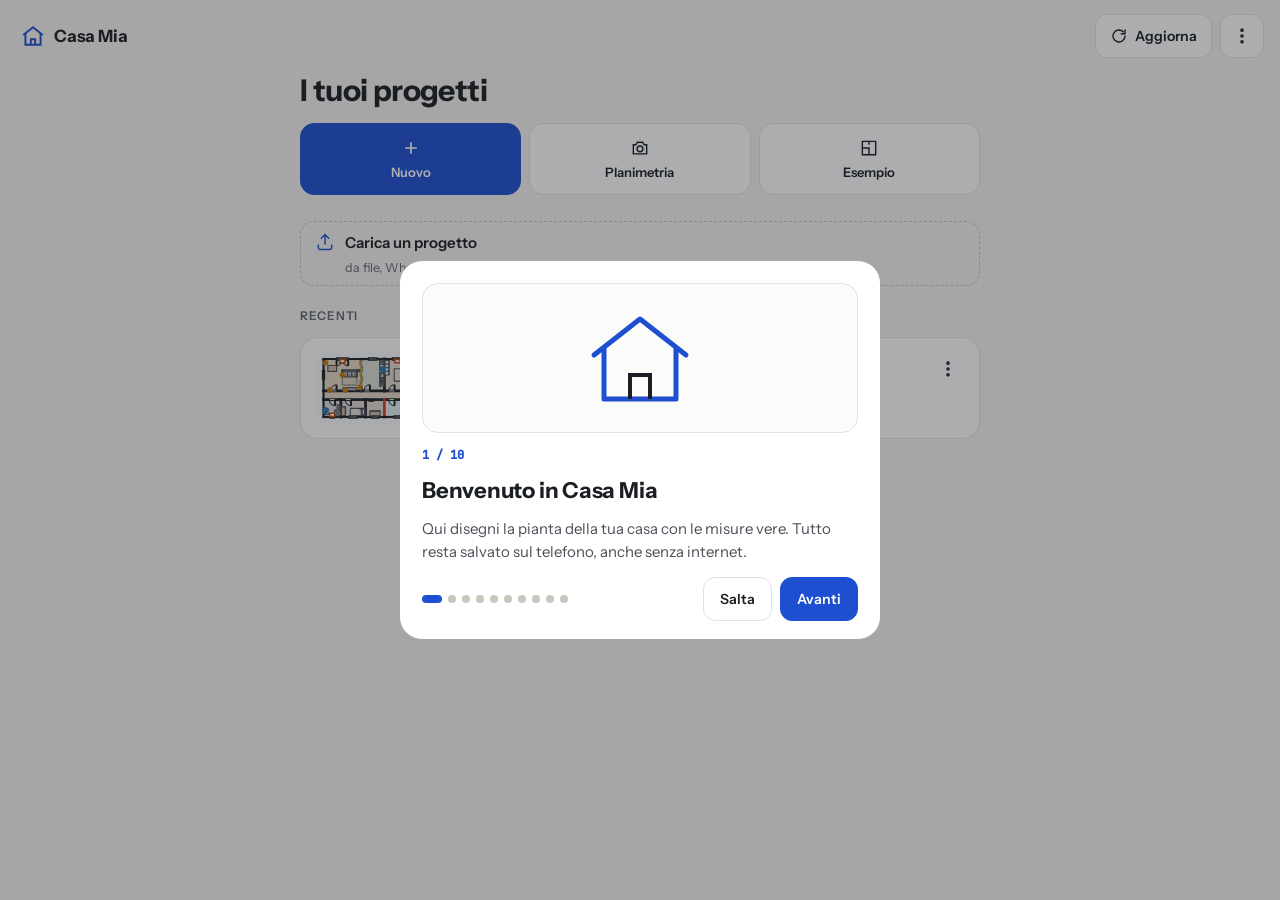
==== index.html @ 3d014268 "deploy: a7f952f5bc151bd55356361248fd27d631f2ea5d" ====
<!doctype html>
<html lang="it">
<head>
<meta charset="utf-8">
<meta name="viewport" content="width=device-width, initial-scale=1, maximum-scale=1, user-scalable=no, viewport-fit=cover">
<meta name="theme-color" content="#F6F5F1">
<title>Casa Mia</title>
<link rel="stylesheet" href="css/app.css">
<link rel="manifest" href="manifest.webmanifest"><link rel="icon" href="icon.svg"><meta name="theme-color" content="#F6F5F1"></head>
<body>
<div id="app">

  <!-- HOME -->
  <section id="home" class="screen" aria-label="I tuoi progetti">
    <header class="home-head">
      <div class="brand">
        <svg width="26" height="26" viewBox="0 0 24 24" fill="none" stroke="currentColor" stroke-width="1.8" aria-hidden="true"><path d="M3 11l9-7 9 7"/><path d="M5 9.5V20h14V9.5"/><path d="M10 20v-5h4v5"/></svg>
        <span>Casa Mia</span>
      </div>
      <div class="head-actions">
      <button class="update-btn" id="updateBtn" aria-label="Aggiorna l'app">
        <svg width="18" height="18" viewBox="0 0 24 24" fill="none" stroke="currentColor" stroke-width="1.9" stroke-linecap="round" stroke-linejoin="round" aria-hidden="true"><path d="M20 12a8 8 0 1 1-2.34-5.66"/><path d="M20 4v5h-5"/></svg>
        <span>Aggiorna</span><i class="badge hidden" id="updateBadge"></i>
      </button>
      <button class="icon-btn" id="homeMenu" aria-label="Menu">
        <svg width="20" height="20" viewBox="0 0 24 24" fill="none" stroke="currentColor" stroke-width="1.8" aria-hidden="true"><circle cx="12" cy="5" r="1.3"/><circle cx="12" cy="12" r="1.3"/><circle cx="12" cy="19" r="1.3"/></svg>
      </button>
      </div>
    </header>
    <div class="home-body">
      <h1>I tuoi progetti</h1>
      <div class="quick">
        <button class="quick-btn primary" id="newProject">
          <svg width="20" height="20" viewBox="0 0 24 24" fill="none" stroke="currentColor" stroke-width="2" aria-hidden="true"><path d="M12 5v14M5 12h14"/></svg>Nuovo
        </button>
        <button class="quick-btn" id="loadPlan">
          <svg width="20" height="20" viewBox="0 0 24 24" fill="none" stroke="currentColor" stroke-width="1.7" aria-hidden="true"><path d="M4 8h3l2-3h6l2 3h3v11H4z"/><circle cx="12" cy="13" r="3.5"/></svg>Planimetria
        </button>
        <button class="quick-btn" id="openSample">
          <svg width="20" height="20" viewBox="0 0 24 24" fill="none" stroke="currentColor" stroke-width="1.7" aria-hidden="true"><path d="M4 4h16v16H4z"/><path d="M4 12h8v8M12 4v4"/></svg>Esempio
        </button>
      </div>
      <button class="open-file-btn" id="openFile">
        <svg width="20" height="20" viewBox="0 0 24 24" fill="none" stroke="currentColor" stroke-width="1.8" aria-hidden="true"><path d="M12 15V3M7 8l5-5 5 5"/><path d="M4 15v4a2 2 0 0 0 2 2h12a2 2 0 0 0 2-2v-4"/></svg>Carica un progetto <small>da file, WhatsApp, Drive o backup</small>
      </button>
      <div class="section-label">Recenti</div>
      <div id="projectList" class="project-list"></div>
    </div>
  </section>

  <!-- EDITOR -->
  <section id="editor" class="screen hidden" aria-label="Pianta">
    <header class="topbar">
      <button class="icon-btn ghost" id="backHome" aria-label="Torna ai progetti">
        <svg width="22" height="22" viewBox="0 0 24 24" fill="none" stroke="currentColor" stroke-width="2" aria-hidden="true"><path d="M15 5l-7 7 7 7"/></svg>
      </button>
      <button class="title-btn" id="projectTitle" aria-label="Rinomina progetto">
        <span class="t-name" id="projectName"></span>
        <span class="t-sub" id="projectSub"></span>
      </button>
      <button class="mode-btn" id="modeBtn" aria-label="Modalità semplice" aria-pressed="false">Semplice</button>
      <button class="icon-btn ghost" id="undoBtn" aria-label="Annulla" disabled>
        <svg width="20" height="20" viewBox="0 0 24 24" fill="none" stroke="currentColor" stroke-width="1.9" aria-hidden="true"><path d="M9 14L4 9l5-5"/><path d="M4 9h11a5 5 0 0 1 0 10h-3"/></svg>
      </button>
      <button class="icon-btn ghost" id="redoBtn" aria-label="Ripeti" disabled>
        <svg width="20" height="20" viewBox="0 0 24 24" fill="none" stroke="currentColor" stroke-width="1.9" aria-hidden="true"><path d="M15 14l5-5-5-5"/><path d="M20 9H9a5 5 0 0 0 0 10h3"/></svg>
      </button>
      <button class="icon-btn ghost" id="moreBtn" aria-label="Altre opzioni">
        <svg width="20" height="20" viewBox="0 0 24 24" fill="none" stroke="currentColor" stroke-width="1.9" aria-hidden="true"><circle cx="12" cy="5" r="1.3"/><circle cx="12" cy="12" r="1.3"/><circle cx="12" cy="19" r="1.3"/></svg>
      </button>
    </header>

    <div class="tools-wrap">
      <div class="tools" id="tools" role="toolbar" aria-label="Strumenti"></div>
      <div class="subtools hidden" id="subtools" role="toolbar" aria-label="Tipo di apertura"></div>
    </div>

    <div class="stage" id="stage">
      <canvas id="planCanvas" aria-label="Pianta della casa"></canvas>
      <button class="compass" id="compass" aria-label="Orientamento: imposta il nord">
        <svg width="40" height="40" viewBox="0 0 40 40" aria-hidden="true"><g id="compassNeedle"><path d="M20 5l5 15h-10z" fill="#D23B2A"/><path d="M20 35l-5-15h10z" fill="#C9C6BE"/></g></svg>
        <span class="compass-n" id="compassN">N</span>
      </button>
      <div class="zoomctl">
        <button class="icon-btn" id="zoomIn" aria-label="Ingrandisci"><svg width="18" height="18" viewBox="0 0 24 24" fill="none" stroke="currentColor" stroke-width="2" aria-hidden="true"><path d="M12 5v14M5 12h14"/></svg></button>
        <button class="icon-btn" id="zoomOut" aria-label="Riduci"><svg width="18" height="18" viewBox="0 0 24 24" fill="none" stroke="currentColor" stroke-width="2" aria-hidden="true"><path d="M5 12h14"/></svg></button>
        <button class="icon-btn" id="zoomFit" aria-label="Adatta alla vista"><svg width="18" height="18" viewBox="0 0 24 24" fill="none" stroke="currentColor" stroke-width="1.9" aria-hidden="true"><path d="M4 9V4h5M20 9V4h-5M4 15v5h5M20 15v5h-5"/></svg></button>
      </div>
      <button class="prob-btn hidden" id="probBtn" aria-label="Errori nel progetto">!<b>0</b></button>
      <div class="start-card hidden" id="startCard"></div>
      <div class="scalebar" id="scalebar"><span class="bar"></span><span class="lbl">1 m</span></div>
      <div class="hint" id="hint" role="status"><span id="hintText"></span><span class="hint-actions" id="hintActions"></span></div>
      <aside class="sheet hidden" id="sheet" aria-label="Proprietà"></aside>
    </div>

    <div class="tabview hidden" id="tabview"></div>
    <div class="view3d-wrap hidden" id="view3dWrap">
      <div id="view3d" class="view3d"></div>
      <div class="v3d-bar" id="v3dBar"></div>
      <div class="sun-panel hidden" id="sunPanel"></div>
      <div class="v3d-panel hidden" id="v3dPanel" aria-label="Personalizza"></div>
      <div class="v3d-tip" id="v3dTip">Tocca una parete, un pavimento o un mobile per cambiarne colori e materiali</div>
      <div class="joystick hidden" id="joystick" aria-label="Muoviti nella casa" role="application"><i></i></div>
    </div>

    <div class="summary" id="summary"></div>

    <nav class="tabbar" aria-label="Sezioni del progetto">
      <button class="tab active" data-tab="pianta" aria-current="page">
        <svg width="24" height="24" viewBox="0 0 24 24" fill="none" stroke="currentColor" stroke-width="1.7" aria-hidden="true"><rect x="3" y="3" width="18" height="18" rx="1"/><path d="M3 12h9v9M12 3v5"/></svg><span>Pianta</span>
      </button>
      <button class="tab" data-tab="3d">
        <svg width="24" height="24" viewBox="0 0 24 24" fill="none" stroke="currentColor" stroke-width="1.7" aria-hidden="true"><path d="M12 3l8 4.5v9L12 21l-8-4.5v-9z"/><path d="M12 12l8-4.5M12 12v9M12 12L4 7.5"/></svg><span>3D</span>
      </button>
      <button class="tab" data-tab="arredo">
        <svg width="24" height="24" viewBox="0 0 24 24" fill="none" stroke="currentColor" stroke-width="1.7" aria-hidden="true"><path d="M5 11V8a2 2 0 0 1 2-2h10a2 2 0 0 1 2 2v3"/><path d="M3 13a2 2 0 0 1 4 0v2h10v-2a2 2 0 0 1 4 0v5H3z"/><path d="M5 18v2M19 18v2"/></svg><span>Arredo</span>
      </button>
      <button class="tab" data-tab="costi">
        <svg width="24" height="24" viewBox="0 0 24 24" fill="none" stroke="currentColor" stroke-width="1.7" aria-hidden="true"><circle cx="12" cy="12" r="9"/><path d="M15.5 8.5a4 4 0 1 0 0 7M7 11h6M7 13.5h6"/></svg><span>Costi</span>
      </button>
      <button class="tab adv" data-tab="lavori">
        <svg width="24" height="24" viewBox="0 0 24 24" fill="none" stroke="currentColor" stroke-width="1.7" aria-hidden="true"><path d="M9 4h6v3H9z"/><path d="M7 5H5v16h14V5h-2"/><path d="M8.5 13l2.5 2.5 4.5-5"/></svg><span>Lavori</span>
      </button>
    </nav>
  </section>

  <div class="overlay hidden" id="overlay"></div>
  <div class="toast" id="toast" role="status" aria-live="polite"></div>
</div>

<script src="lib/three.min.js"></script>
<script src="js/core.js"></script>
<script src="js/catalog.js"></script>
<script src="js/sample.js"></script>
<script src="js/render.js"></script>
<script src="js/render2.js"></script>
<script src="js/editor.js"></script>
<script src="js/store.js"></script>
<script src="js/costs.js"></script>
<script src="js/fiscal.js"></script>
<script src="js/help.js"></script>
<script src="js/style.js"></script>
<script src="js/personal.js"></script>
<script src="js/inspire.js"></script>
<script src="js/tavole.js"></script>
<script src="js/glb.js"></script>
<script src="js/config.js"></script>
<script src="js/ai.js"></script>
<script src="js/planimetria.js"></script>
<script src="js/view3d.js"></script>
<script src="js/ui.js"></script>
<script src="js/sheets.js"></script>
<script src="js/tabs.js"></script>
<script src="js/shop.js"></script>
<script src="js/share.js"></script>
<script src="js/elevation.js"></script>
<script src="js/main.js"></script>
</body>
</html>
---- css/app.css ----
/* Casa Mia — stile "tavolo da architetto": chiaro, pulito, accento blu progetto */
@font-face { font-family: 'Instrument Sans'; font-weight: 400; font-display: swap; src: url(../fonts/instrument-sans-latin-400-normal.woff2) format('woff2'); }
@font-face { font-family: 'Instrument Sans'; font-weight: 500; font-display: swap; src: url(../fonts/instrument-sans-latin-500-normal.woff2) format('woff2'); }
@font-face { font-family: 'Instrument Sans'; font-weight: 600; font-display: swap; src: url(../fonts/instrument-sans-latin-600-normal.woff2) format('woff2'); }
@font-face { font-family: 'Instrument Sans'; font-weight: 700; font-display: swap; src: url(../fonts/instrument-sans-latin-700-normal.woff2) format('woff2'); }
@font-face { font-family: 'JetBrains Mono'; font-weight: 400; font-display: swap; src: url(../fonts/jetbrains-mono-latin-400-normal.woff2) format('woff2'); }
@font-face { font-family: 'JetBrains Mono'; font-weight: 500; font-display: swap; src: url(../fonts/jetbrains-mono-latin-500-normal.woff2) format('woff2'); }

:root {
  --paper: #F6F5F1;
  --sheet: #FBFBF9;
  --surface: #FFFFFF;
  --ink: #1B1E22;
  --ink-2: #4A4F57;
  --muted: #5F6670;
  --line: #E3E1DB;
  --line-2: #C9C6BE;
  --soft: #EFEDE8;
  --accent: #1F4FD1;
  --accent-ink: #163A9C;
  --accent-soft: #E8EEFC;
  --warn: #B45309;
  --warn-soft: #FDF0E1;
  --danger: #B42318;
  --demolish: #E0A800;
  --new: #D23B2A;
  --sans: 'Instrument Sans', system-ui, -apple-system, 'Segoe UI', sans-serif;
  --mono: 'JetBrains Mono', ui-monospace, 'Cascadia Mono', monospace;
  --r: 14px;
}

* { box-sizing: border-box; -webkit-tap-highlight-color: transparent; }
html, body { margin: 0; height: 100%; background: var(--paper); color: var(--ink); font-family: var(--sans); font-size: 15px; overflow: hidden; overscroll-behavior: none; }
button { font: inherit; color: inherit; cursor: pointer; }
button:disabled { opacity: 0.35; cursor: default; }
input, select { font: inherit; color: inherit; }
.hidden { display: none !important; }
:focus-visible { outline: 2px solid var(--accent); outline-offset: 2px; }

#app { position: fixed; inset: 0; }
.screen { position: absolute; inset: 0; display: flex; flex-direction: column; }

.icon-btn {
  width: 44px; height: 44px; flex: none; border: 1px solid var(--line); background: var(--surface);
  border-radius: 12px; display: inline-flex; align-items: center; justify-content: center; color: var(--ink);
}
.icon-btn.ghost { border-color: transparent; background: transparent; }
.icon-btn:active { background: var(--soft); }

/* ---------- Home ---------- */
.head-actions { display: flex; align-items: center; gap: 8px; }
.update-btn {
  position: relative; min-height: 44px; padding: 0 14px; border-radius: 12px; border: 1px solid var(--line); background: var(--surface);
  display: inline-flex; align-items: center; gap: 7px; font-weight: 600; font-size: 14px;
}
.update-btn:active { background: var(--soft); }
.update-btn.available { border-color: var(--accent); color: var(--accent); background: var(--accent-soft); }
.update-btn.busy svg { animation: spin 1s linear infinite; }
@keyframes spin { to { transform: rotate(360deg); } }
.badge { position: absolute; top: -4px; right: -4px; width: 12px; height: 12px; border-radius: 99px; background: var(--new); border: 2px solid var(--paper); }
#home { overflow-y: auto; }
.home-head { display: flex; align-items: center; justify-content: space-between; padding: 14px 16px 4px 20px; }
.brand { display: flex; align-items: center; gap: 8px; color: var(--accent); }
.brand span { color: var(--ink); font-size: 17px; font-weight: 700; letter-spacing: -0.01em; }
.home-body { padding: 10px 20px 32px; display: flex; flex-direction: column; gap: 14px; max-width: 720px; width: 100%; margin: 0 auto; }
.home-body h1 { margin: 0; font-size: 30px; font-weight: 700; letter-spacing: -0.02em; }
.quick { display: grid; grid-template-columns: repeat(3, minmax(0, 1fr)); gap: 8px; }
.quick-btn {
  min-height: 72px; border: 1px solid var(--line); border-radius: var(--r); background: var(--surface);
  font-weight: 600; font-size: 13px; display: flex; flex-direction: column; align-items: center; justify-content: center; gap: 6px;
}
.quick-btn.primary { background: var(--accent); border-color: var(--accent); color: #fff; }
.quick-btn.primary:active { background: var(--accent-ink); }
.section-label { margin-top: 8px; font-size: 12px; font-weight: 600; letter-spacing: 0.06em; text-transform: uppercase; color: var(--muted); }
.project-list { display: flex; flex-direction: column; gap: 12px; }
.project-card {
  display: flex; gap: 14px; padding: 14px; background: var(--surface); border: 1px solid var(--line); border-radius: 18px;
  text-align: left; width: 100%; align-items: center;
}
.project-card:active { background: #FAFAF8; }
.project-card canvas { width: 104px; height: 72px; flex: none; border-radius: 10px; background: var(--sheet); }
.project-card .pc-body { display: flex; flex-direction: column; gap: 4px; min-width: 0; flex: 1; padding-right: 40px; }
.pc-title { font-size: 17px; font-weight: 700; white-space: nowrap; overflow: hidden; text-overflow: ellipsis; }
.pc-meta { font-size: 13px; color: var(--muted); font-family: var(--mono); }
.pc-date { font-size: 12px; color: var(--muted); }
.pc-tag { font-size: 11px; font-weight: 600; padding: 2px 8px; border-radius: 999px; background: var(--warn-soft); color: #8A4307; margin-left: 6px; vertical-align: 2px; }
.pc-wrap { position: relative; }
.pc-menu { position: absolute; top: 10px; right: 10px; }
.empty { padding: 28px 18px; border: 1px dashed var(--line-2); border-radius: 18px; text-align: center; color: var(--ink-2); font-size: 14px; line-height: 1.5; }
.version { font-size: 12px; color: var(--muted); text-align: center; margin-top: 12px; }

/* ---------- Editor ---------- */
#editor { display: grid; grid-template-rows: auto auto minmax(0, 1fr) auto auto; grid-template-columns: minmax(0, 1fr); grid-template-areas: "top" "tools" "stage" "summary" "tabs"; }
.topbar { grid-area: top; display: flex; align-items: center; gap: 2px; padding: 6px 6px 4px; background: var(--paper); }
.title-btn { flex: 1; min-width: 0; border: none; background: none; text-align: left; padding: 4px 6px; display: flex; flex-direction: column; min-height: 44px; justify-content: center; }
.t-name { font-size: 16px; font-weight: 700; white-space: nowrap; overflow: hidden; text-overflow: ellipsis; }
.t-sub { font-size: 12px; color: var(--muted); font-family: var(--mono); white-space: nowrap; overflow: hidden; text-overflow: ellipsis; }

.tools-wrap { grid-area: tools; background: var(--paper); border-bottom: 1px solid var(--line); }
.tools, .subtools { display: flex; gap: 6px; padding: 4px 12px 10px; overflow-x: auto; scrollbar-width: none; }
.tools::-webkit-scrollbar, .subtools::-webkit-scrollbar { display: none; }
.subtools { padding-top: 0; }
.chip {
  flex: none; min-height: 40px; padding: 0 14px; border-radius: 999px; border: 1px solid var(--line); background: var(--surface);
  display: inline-flex; align-items: center; gap: 7px; font-size: 14px; font-weight: 600; white-space: nowrap;
}
.chip svg { flex: none; }
.chip.active { background: var(--ink); border-color: var(--ink); color: #fff; }
.chip.small { min-height: 36px; font-size: 13px; padding: 0 12px; }
.chip.state { gap: 8px; }
.dot { width: 10px; height: 10px; border-radius: 3px; display: inline-block; flex: none; }
.dot.esistente { background: var(--ink); }
.dot.demolire { background: #FBEFC6; border: 1.5px dashed #B88A00; }
.dot.nuovo { background: var(--new); }

.stage { grid-area: stage; position: relative; overflow: hidden; background: var(--sheet); }
#planCanvas { position: absolute; inset: 0; width: 100%; height: 100%; display: block; touch-action: none; }
.compass {
  position: absolute; top: 12px; right: 12px; width: 52px; height: 52px; border-radius: 999px; border: 1px solid var(--line);
  background: rgba(255,255,255,0.94); display: flex; align-items: center; justify-content: center; padding: 0;
}
.compass svg { transition: transform 0.2s; }
.compass-n { position: absolute; top: -9px; left: 50%; transform: translateX(-50%); font: 700 10px var(--mono); color: var(--new); background: var(--surface); border: 1px solid var(--line); border-radius: 6px; padding: 0 4px; }
.zoomctl { position: absolute; right: 12px; top: 76px; display: flex; flex-direction: column; gap: 6px; }
.zoomctl .icon-btn { background: rgba(255,255,255,0.94); }
.scalebar { position: absolute; left: 14px; top: 14px; display: flex; align-items: center; gap: 6px; font: 500 11px var(--mono); color: var(--muted); pointer-events: none; background: rgba(246,245,241,0.85); padding: 4px 8px; border-radius: 8px; z-index: 2; }
.scalebar .bar { height: 6px; border: 1.5px solid var(--ink-2); border-top: none; display: inline-block; }
.hint {
  position: absolute; left: 12px; right: 12px; bottom: 12px; display: flex; align-items: center; gap: 10px; justify-content: space-between;
  padding: 8px 8px 8px 14px; border-radius: 14px; background: rgba(27,30,34,0.88); color: #fff; font-size: 13px; line-height: 1.35; min-height: 44px;
  pointer-events: none;
}
.hint .hint-actions { display: flex; gap: 6px; pointer-events: auto; }
.hint button { min-height: 36px; padding: 0 12px; border-radius: 10px; border: 1px solid rgba(255,255,255,0.35); background: transparent; color: #fff; font-weight: 600; font-size: 13px; }
.hint button.primary { background: #fff; color: var(--ink); border-color: #fff; }
.hint button.arrow { min-width: 48px; min-height: 48px; font-size: 18px; padding: 0; }
.hint.hidden-soft { opacity: 0; }

.sheet {
  position: absolute; left: 0; right: 0; bottom: 0; max-height: 48%; overflow-y: auto; background: var(--surface);
  border-top: 1px solid var(--line); border-radius: 18px 18px 0 0; box-shadow: 0 -8px 24px rgba(27,30,34,0.08);
  padding: 6px 16px 16px; z-index: 5;
}
.sheet-grab { width: 36px; height: 4px; border-radius: 4px; background: var(--line-2); margin: 4px auto 6px; }
.sheet-head { display: flex; align-items: center; gap: 10px; min-height: 44px; }
.sheet-head .kind { font-size: 11px; font-weight: 600; letter-spacing: 0.06em; text-transform: uppercase; color: var(--muted); }
.sheet-head .name { font-size: 18px; font-weight: 700; }
.sheet-head .grow { flex: 1; min-width: 0; display: flex; flex-direction: column; }
.fields { display: grid; grid-template-columns: repeat(2, minmax(0, 1fr)); gap: 10px 12px; margin-top: 6px; }
.field { display: flex; flex-direction: column; gap: 4px; min-width: 0; }
.field.full { grid-column: 1 / -1; }
.field label, .field .lbl { font-size: 12px; font-weight: 600; color: var(--muted); }
.field input, .field select {
  min-height: 44px; border: 1px solid var(--line); border-radius: 10px; background: var(--sheet); padding: 0 12px; width: 100%;
}
.field input.num { font-family: var(--mono); }
.field input:focus, .field select:focus { border-color: var(--accent); outline: none; background: #fff; }
.input-unit { position: relative; }
.input-unit span { position: absolute; right: 12px; top: 50%; transform: translateY(-50%); font: 500 12px var(--mono); color: var(--muted); pointer-events: none; }
.input-unit input { padding-right: 38px; }
.stats { display: flex; gap: 8px; flex-wrap: wrap; margin-top: 12px; }
.stat { flex: 1 1 90px; background: var(--paper); border-radius: 10px; padding: 8px 10px; }
.stat .k { font-size: 11px; color: var(--muted); font-weight: 600; }
.stat .v { font: 500 15px var(--mono); margin-top: 2px; }
.warn-box { margin-top: 10px; padding: 10px 12px; border-radius: 10px; background: var(--warn-soft); color: #7A3A06; font-size: 13px; line-height: 1.4; }
.seg { display: flex; border: 1px solid var(--line); border-radius: 12px; overflow: hidden; background: var(--sheet); }
.seg button { flex: 1; min-height: 42px; border: none; background: transparent; font-size: 13px; font-weight: 600; display: flex; align-items: center; justify-content: center; gap: 6px; padding: 0 6px; }
.seg button + button { border-left: 1px solid var(--line); }
.seg button.on { background: var(--ink); color: #fff; }
.actions { display: flex; gap: 8px; flex-wrap: wrap; margin-top: 14px; }
.btn {
  min-height: 44px; padding: 0 16px; border-radius: 12px; border: 1px solid var(--line); background: var(--surface);
  font-weight: 600; font-size: 14px; display: inline-flex; align-items: center; gap: 8px; justify-content: center;
}
.btn.primary { background: var(--accent); border-color: var(--accent); color: #fff; }
.btn.danger { color: var(--danger); border-color: #F1C9C5; }
.btn.grow { flex: 1; }

.summary { grid-area: summary; display: flex; gap: 14px; align-items: center; padding: 8px 16px; border-top: 1px solid var(--line); background: var(--paper); font: 500 12.5px var(--mono); color: var(--ink-2); overflow-x: auto; white-space: nowrap; }
.summary b { color: var(--ink); font-weight: 500; }
.summary .warnings { color: var(--warn); }

.tabbar { grid-area: tabs; display: flex; background: var(--surface); border-top: 1px solid var(--line); padding: 4px 6px 8px; }
.tab { flex: 1; min-height: 52px; border: none; background: none; display: flex; flex-direction: column; align-items: center; justify-content: center; gap: 2px; color: var(--muted); font-size: 11px; font-weight: 600; }
.tab.active { color: var(--accent); }
.tab.soon { opacity: 0.55; }

/* ---------- Dialoghi, menu, toast ---------- */
.overlay { position: absolute; inset: 0; background: rgba(27,30,34,0.36); z-index: 20; display: flex; align-items: flex-end; justify-content: center; }
.dialog { width: 100%; max-width: 520px; background: var(--surface); border-radius: 20px 20px 0 0; padding: 18px 18px 20px; max-height: 88%; overflow-y: auto; }
@media (min-height: 560px) and (min-width: 560px) { .overlay { align-items: center; } .dialog { border-radius: 20px; } }
.dialog h2 { margin: 0 0 6px; font-size: 19px; }
.dialog p { margin: 6px 0; color: var(--ink-2); line-height: 1.5; font-size: 14px; }
.dialog .actions { justify-content: flex-end; }
.menu-list { display: flex; flex-direction: column; margin: 4px -6px 0; }
.menu-item { min-height: 52px; border: none; background: none; text-align: left; display: flex; align-items: center; gap: 14px; padding: 0 8px; border-radius: 12px; font-size: 15px; font-weight: 500; }
.menu-item:active { background: var(--soft); }
.menu-item .mi-right { margin-left: auto; font: 500 13px var(--mono); color: var(--muted); }
.menu-item.danger { color: var(--danger); }
.switch { width: 40px; height: 24px; border-radius: 999px; background: var(--line-2); position: relative; flex: none; margin-left: auto; }
.switch::after { content: ''; position: absolute; top: 3px; left: 3px; width: 18px; height: 18px; border-radius: 999px; background: #fff; transition: left 0.15s; }
.switch.on { background: var(--accent); }
.switch.on::after { left: 19px; }
.range-row { display: flex; align-items: center; gap: 14px; margin-top: 10px; }
.range-row input[type=range] { flex: 1; accent-color: var(--accent); height: 32px; }
.range-row .val { font: 500 15px var(--mono); min-width: 56px; text-align: right; }

.toast {
  position: absolute; left: 50%; bottom: 96px; transform: translate(-50%, 20px); opacity: 0; pointer-events: none;
  background: var(--ink); color: #fff; padding: 10px 16px; border-radius: 12px; font-size: 14px; z-index: 40; max-width: calc(100% - 32px);
  transition: opacity 0.2s, transform 0.2s; text-align: center;
}
.toast.show { opacity: 1; transform: translate(-50%, 0); }
.toast.top { bottom: auto; top: calc(env(safe-area-inset-top, 0px) + 12px); z-index: 60; }
.overlay:has(> .dialog.clear:last-child) { background: rgba(27,30,34,0.06); }
.calib-nav { display: flex; align-items: center; gap: 10px; margin: 10px 0 4px; }
.calib-nav button { flex: none; width: 56px; height: 52px; border-radius: 14px; border: 1px solid var(--line, #d9d6cf); background: var(--paper, #F6F5F1); font-size: 20px; color: var(--ink); }
.calib-nav .what { flex: 1; text-align: center; font-size: 14px; color: var(--ink-2); line-height: 1.3; }
.calib-nav .what b { display: block; font: 600 16px var(--mono); color: var(--accent); }

/* ---------- Guida ---------- */
.tutorial { width: 100%; max-width: 480px; background: var(--surface); border-radius: 22px 22px 0 0; padding: 22px 22px 18px; display: flex; flex-direction: column; gap: 14px; }
@media (min-height: 560px) and (min-width: 560px) { .tutorial { border-radius: 22px; } }
.tut-art { height: 150px; border-radius: 16px; background: var(--sheet); border: 1px solid var(--line); display: flex; align-items: center; justify-content: center; }
.tut-step { font: 600 12px var(--mono); color: var(--accent); }
.tutorial h2 { margin: 0; font-size: 22px; letter-spacing: -0.01em; }
.tutorial p { margin: 0; color: var(--ink-2); line-height: 1.5; }
.tut-dots { display: flex; gap: 6px; }
.tut-dots i { width: 8px; height: 8px; border-radius: 99px; background: var(--line-2); }
.tut-dots i.on { background: var(--accent); width: 20px; }
.tut-nav { display: flex; align-items: center; justify-content: space-between; gap: 8px; }

/* ---------- Orizzontale ---------- */
@media (orientation: landscape) and (max-height: 640px) {
  #editor {
    grid-template-rows: auto minmax(0, 1fr) auto;
    grid-template-columns: auto minmax(0, 1fr);
    grid-template-areas: "top top" "tools stage" "tabs tabs";
  }
  .summary { display: none; }
  .tools-wrap { border-bottom: none; border-right: 1px solid var(--line); overflow-y: auto; display: flex; max-width: 360px; }
  .tools, .subtools { flex-direction: column; overflow-x: visible; padding: 8px; width: 172px; }
  .tools .chip, .subtools .chip { min-height: 38px; font-size: 13px; padding: 0 12px; white-space: normal; text-align: left; line-height: 1.15; }
  .subtools { border-left: 1px solid var(--line); }
  .chip { justify-content: flex-start; }
  .sheet { left: auto; top: 0; width: 340px; max-height: none; border-radius: 0; border-top: none; border-left: 1px solid var(--line); box-shadow: -8px 0 24px rgba(27,30,34,0.06); }
  .sheet-grab { display: none; }
  .tabbar { padding: 0 6px; }
  .tab { min-height: 44px; flex-direction: row; gap: 6px; }
  .tab svg { width: 20px; height: 20px; }
  .hint { right: 12px; }
  .stage.with-sheet .hint { right: 352px; }
  .stage.with-sheet .compass, .stage.with-sheet .zoomctl { right: 352px; }
  .home-body { max-width: 900px; }
  .project-list { display: grid; grid-template-columns: repeat(2, minmax(0, 1fr)); }
}

/* ================= Schede Arredo, Costi, Lavori, 3D ================= */
#editor.tab-other .tools-wrap, #editor.tab-other .stage, #editor.tab-other .summary { display: none; }
.tabview { grid-row: 2 / 5; grid-column: 1 / -1; overflow-y: auto; padding: 4px 16px 24px; background: var(--paper); display: flex; flex-direction: column; gap: 12px; }
.tabview > * { flex-shrink: 0; }
.import-list > *, .picker > *, .chat-log > * { flex-shrink: 0; }
.tab-head { display: flex; align-items: center; justify-content: space-between; gap: 10px; flex-wrap: wrap; padding-top: 8px; }
.tab-head h1 { margin: 0; font-size: 26px; letter-spacing: -0.02em; }
.tab-sec { display: flex; align-items: center; justify-content: space-between; gap: 10px; margin-top: 8px; }
.tab-sec h2 { margin: 0; font-size: 16px; }
.card { background: var(--surface); border: 1px solid var(--line); border-radius: 16px; padding: 12px 14px; display: flex; flex-direction: column; gap: 6px; }
.card-row { display: flex; align-items: center; justify-content: space-between; gap: 10px; }
.card-row.small, .small { font-size: 12.5px; }
.muted { color: var(--muted); }
.mono { font-family: var(--mono); }
.warn { color: var(--warn) !important; }
.best { color: #1E7A3C !important; font-weight: 600; }
.big-num { font: 600 30px var(--mono); letter-spacing: -0.02em; }
.bar { height: 8px; border-radius: 99px; background: var(--soft); overflow: hidden; margin-top: 6px; }
.bar i { display: block; height: 100%; background: var(--accent); border-radius: 99px; }
.bar.over i { background: var(--warn); }
.split { margin-top: 10px; display: flex; flex-direction: column; gap: 6px; }
.split-bar { display: flex; height: 10px; border-radius: 99px; overflow: hidden; background: var(--soft); }
.split-bar i { display: block; height: 100%; }
.split-bar .mat, .dot.mat { background: #1F4FD1; }
.split-bar .lab, .dot.lab { background: #E0A800; }
.dot.mat, .dot.lab { border-radius: 99px; margin-right: 6px; vertical-align: 0; }
.group { padding: 0; overflow: hidden; }
.group-head { display: flex; align-items: center; gap: 10px; flex-wrap: wrap; width: 100%; border: none; background: none; text-align: left; padding: 12px 14px; min-height: 52px; }
.gh-name { font-weight: 700; flex: 1; min-width: 120px; }
.lines { border-top: 1px solid var(--line); padding: 4px 14px 10px; }
.line { display: flex; align-items: center; gap: 10px; padding: 8px 0; border-bottom: 1px solid #F1EFEA; min-height: 44px; }
.line:last-child { border-bottom: none; }
.line.past { opacity: 0.5; }
.l-main { flex: 1; min-width: 0; display: flex; flex-direction: column; gap: 2px; text-align: left; }
.btnline { width: 100%; background: none; border: none; border-bottom: 1px solid #F1EFEA; text-align: left; }
.btnline.current { background: var(--accent-soft); border-radius: 10px; padding-left: 8px; }
.btn-reset { background: none; border: none; padding: 0; }
.btn.small { min-height: 38px; padding: 0 12px; font-size: 13px; border-radius: 10px; }
.sec-title { font-size: 12px; font-weight: 700; letter-spacing: 0.06em; text-transform: uppercase; color: var(--muted); margin: 16px 0 6px; }
.calc { margin-top: 8px; padding: 9px 12px; border-radius: 10px; background: var(--paper); font: 500 12.5px var(--mono); color: var(--ink-2); line-height: 1.6; }
.swatch { display: inline-block; width: 14px; height: 14px; border-radius: 4px; vertical-align: -2px; margin-right: 6px; border: 1px solid rgba(0,0,0,0.1); }
.style-row { display: flex; gap: 8px; overflow-x: auto; padding-bottom: 4px; }
.style-chip { flex: none; display: flex; flex-direction: column; align-items: center; gap: 6px; border: 1px solid var(--line); background: var(--surface); border-radius: 12px; padding: 8px 10px; font-size: 12.5px; font-weight: 600; min-width: 84px; }
.style-chip .sw { width: 56px; height: 34px; border-radius: 8px; border: 1px solid rgba(0,0,0,0.08); }
.muted.small { font-size: 12.5px; }
.warn-line { padding: 6px 0; font-size: 13.5px; color: #7A3A06; border-bottom: 1px solid #F6E6D4; }
.warn-chip { border: none; background: var(--warn-soft); color: #8A4307; border-radius: 99px; padding: 4px 10px; font: 600 12px var(--sans); flex: none; min-height: 30px; }
.summary { gap: 10px; }
.chips-row { display: flex; gap: 6px; overflow-x: auto; padding-bottom: 4px; scrollbar-width: none; }
.chips-row.wrap { flex-wrap: wrap; overflow: visible; }
.chips-row::-webkit-scrollbar { display: none; }
.search { min-height: 46px; border: 1px solid var(--line); border-radius: 12px; padding: 0 14px; background: var(--surface); width: 100%; }
.item-list { display: grid; grid-template-columns: repeat(auto-fill, minmax(300px, 1fr)); gap: 8px; }
.item-row, .import-row { display: flex; align-items: center; gap: 12px; background: var(--surface); border: 1px solid var(--line); border-radius: 14px; padding: 8px 10px; }
.thumb { flex: none; width: 56px; height: 56px; border-radius: 10px; object-fit: cover; background: var(--sheet); border: 1px solid var(--line); }
.ir-body { flex: 1; min-width: 0; display: flex; flex-direction: column; gap: 2px; }
.ir-name { font-weight: 600; font-size: 14px; overflow: hidden; text-overflow: ellipsis; display: -webkit-box; -webkit-line-clamp: 2; -webkit-box-orient: vertical; }
.ir-meta { font-size: 12px; color: var(--muted); display: flex; gap: 6px; align-items: center; flex-wrap: wrap; }
.ir-actions { display: flex; align-items: center; gap: 4px; }
.store-tag { font-size: 11px; font-weight: 600; padding: 2px 8px; border-radius: 99px; background: var(--soft); color: var(--ink-2); }
.import-list { display: flex; flex-direction: column; gap: 8px; max-height: 52vh; overflow-y: auto; }
.import-row select { min-height: 36px; border: 1px solid var(--line); border-radius: 8px; background: var(--sheet); margin-top: 4px; font-size: 13px; }
.placed-list { display: flex; gap: 8px; overflow-x: auto; padding: 4px 0; }
.placed { flex: none; display: flex; align-items: center; gap: 8px; border: 1px solid var(--line); background: var(--sheet); border-radius: 12px; padding: 6px 10px 6px 6px; font-size: 13px; font-weight: 600; max-width: 220px; }
.placed .thumb { width: 40px; height: 40px; }
.placed.bad { border-color: #F1C9A5; background: var(--warn-soft); }
.badge-warn { background: var(--warn); color: #fff; border-radius: 99px; width: 18px; height: 18px; display: inline-flex; align-items: center; justify-content: center; font-size: 11px; }
.dialog.tall { max-height: 92%; display: flex; flex-direction: column; }
.picker { display: flex; flex-direction: column; gap: 10px; overflow-y: auto; }
.picker .item-list { grid-template-columns: 1fr; }
.check { display: inline-flex; align-items: center; gap: 8px; min-height: 40px; }
.check input { width: 20px; height: 20px; accent-color: var(--accent); }
.check-list { display: grid; grid-template-columns: repeat(2, minmax(0, 1fr)); gap: 2px 10px; }
.status { border: none; border-radius: 99px; padding: 5px 10px; font: 600 12px var(--sans); white-space: nowrap; min-height: 32px; }
.status.s0 { background: #F1EFEA; color: var(--ink-2); }
.status.s1 { background: #E8EEFC; color: var(--accent-ink); }
.status.s2 { background: #FDF0E1; color: #8A4307; }
.status.s3 { background: #E3F2E7; color: #1E5E33; }
.status-sum { display: grid; grid-template-columns: repeat(4, minmax(0, 1fr)); text-align: center; gap: 6px; }
.status-sum b { font: 600 22px var(--mono); display: block; }
.task { display: flex; gap: 10px; align-items: flex-start; padding: 8px 0; border-bottom: 1px solid #F1EFEA; }
.task.done .t-name { text-decoration: line-through; color: var(--muted); }
.task-body { flex: 1; min-width: 0; background: none; border: none; text-align: left; padding: 0; display: flex; flex-direction: column; gap: 4px; }
.t-name { font-weight: 600; }
.gantt { position: relative; height: 8px; background: var(--soft); border-radius: 99px; }
.gantt i { position: absolute; top: 0; height: 8px; border-radius: 99px; background: var(--accent); }
.task.done .gantt i { background: #5BA36E; }
.diary { display: grid; grid-template-columns: repeat(auto-fill, minmax(260px, 1fr)); gap: 10px; }
.diary-item { padding: 0; overflow: hidden; }
.diary-photo { border: none; padding: 0; background: none; display: block; width: 100%; }
.diary-photo img { width: 100%; height: 180px; object-fit: cover; display: block; }
.diary-body { padding: 10px 12px; display: flex; flex-direction: column; gap: 4px; }
.photo-prev img { max-width: 100%; max-height: 200px; border-radius: 10px; margin-top: 6px; }
.price-row { display: grid; grid-template-columns: minmax(0, 1.4fr) minmax(0, 1fr) minmax(0, 1fr); gap: 8px; align-items: end; padding: 6px 0; border-bottom: 1px solid #F1EFEA; }
.pr-label { display: flex; flex-direction: column; font-size: 13px; padding-bottom: 8px; }
.chat { display: flex; flex-direction: column; gap: 10px; }
.chat-log { max-height: 46vh; overflow-y: auto; display: flex; flex-direction: column; gap: 8px; padding: 4px; }
.msg { padding: 9px 12px; border-radius: 14px; max-width: 88%; font-size: 14px; line-height: 1.45; white-space: pre-wrap; }
.msg.me { align-self: flex-end; background: var(--accent); color: #fff; border-bottom-right-radius: 4px; }
.msg.ai { align-self: flex-start; background: var(--paper); border: 1px solid var(--line); border-bottom-left-radius: 4px; }
.chat-input { display: flex; gap: 8px; }
.chat-input input { flex: 1; min-height: 46px; border: 1px solid var(--line); border-radius: 12px; padding: 0 12px; background: var(--sheet); }
.full { grid-column: 1 / -1; }
.sheet p.muted { font-size: 14px; line-height: 1.5; }

/* 3D */
.view3d-wrap { grid-row: 2 / 5; grid-column: 1 / -1; position: relative; overflow: hidden; background: #E9EEF2; }
.view3d { position: absolute; inset: 0; }
.view3d canvas { display: block; touch-action: none; }
.v3d-bar { position: absolute; left: 10px; right: 10px; top: 10px; display: flex; gap: 6px; overflow-x: auto; scrollbar-width: none; align-items: center; }
.v3d-bar::-webkit-scrollbar { display: none; }
.v3d-bar .chip { background: rgba(255,255,255,0.94); }
.v3d-bar .chip.active { background: var(--ink); }
.seg.compact { flex: none; background: rgba(255,255,255,0.94); }
.seg.compact button { min-height: 36px; padding: 0 12px; flex: none; }
.sun-panel { position: absolute; left: 10px; top: 58px; width: min(340px, calc(100% - 20px)); background: rgba(255,255,255,0.96); border: 1px solid var(--line); border-radius: 14px; padding: 10px 12px; display: flex; flex-direction: column; gap: 6px; }
.sun-panel .range-row { margin: 0; }
.sun-panel .range-row span { width: 44px; }
.joystick { position: absolute; left: 24px; bottom: 24px; width: 120px; height: 120px; border-radius: 99px; background: rgba(27,30,34,0.18); border: 2px solid rgba(255,255,255,0.7); touch-action: none; display: flex; align-items: center; justify-content: center; }
.joystick i { width: 52px; height: 52px; border-radius: 99px; background: rgba(255,255,255,0.92); box-shadow: 0 2px 8px rgba(0,0,0,0.2); transition: transform 0.05s; }

@media (orientation: landscape) and (max-height: 640px) {
  .tabview, .view3d-wrap { grid-row: 2 / 3; grid-column: 1 / -1; }
}

/* Tastiera aperta (telefono): nascondo barra in basso e riepilogo, il pannello prende pi\u00f9 spazio */
body.kb .tabbar, body.kb .summary { display: none; }
body.kb .sheet { max-height: 78%; }

/* Superfici per stanza nel riepilogo */
.summary { gap: 6px; padding: 6px 12px; scrollbar-width: none; }
.summary::-webkit-scrollbar { display: none; }
.m2-chip { flex: none; border: 1px solid var(--line); background: var(--surface); color: var(--ink-2); border-radius: 99px; padding: 5px 10px; font: 500 12.5px var(--sans); min-height: 32px; display: inline-flex; align-items: center; gap: 4px; }
.m2-chip b { font: 600 12.5px var(--mono); color: var(--ink); }
.m2-chip.total { background: var(--ink); color: #fff; border-color: var(--ink); }
.m2-chip.total b { color: #fff; }
.m2-chip.on { border-color: var(--accent); color: var(--accent); }
.m2-chip.plain { border: none; background: transparent; }
.l-num { font: 600 14px var(--mono); color: var(--ink); flex: none; }

/* Punto esclamativo degli errori */
.prob-btn { position: absolute; left: 14px; top: 52px; z-index: 3; min-width: 44px; height: 44px; border-radius: 22px; border: none; background: #D23B2A; color: #fff; font: 700 18px var(--sans); display: flex; align-items: center; justify-content: center; gap: 4px; padding: 0 12px; box-shadow: 0 4px 12px rgba(210,59,42,0.35); }
.prob-btn b { font: 600 13px var(--mono); background: rgba(255,255,255,0.25); border-radius: 10px; padding: 1px 6px; }
.prob-btn.hidden { display: none; }
.prob-list { display: flex; flex-direction: column; gap: 8px; margin: 8px 0; }
.prob { border: 1px solid var(--line); border-radius: 12px; padding: 10px 12px; background: var(--paper); }
.prob-text { font-size: 14px; line-height: 1.4; }
.prob-acts { display: flex; gap: 8px; justify-content: flex-end; margin-top: 8px; }
.btn.small { min-height: 36px; padding: 0 14px; font-size: 14px; }

/* (i) dei termini tecnici */
.info-i { display: inline-flex; align-items: center; justify-content: center; width: 22px; height: 22px; margin-left: 6px; border-radius: 50%; border: 1.5px solid var(--accent); color: var(--accent); background: transparent; font: 700 12px/1 Georgia, serif; font-style: italic; vertical-align: middle; padding: 0; }

/* Tipo stanza con un tocco */
.type-chips { margin: 4px 0 8px; }

/* Avvio progetto vuoto: tre grandi scelte */
.start-card { position: absolute; left: 16px; right: 16px; top: 50%; transform: translateY(-50%); z-index: 4; background: var(--surface); border: 1px solid var(--line); border-radius: 18px; padding: 18px; box-shadow: 0 10px 30px rgba(27,30,34,0.10); }
.start-card h3 { margin: 0 0 4px; font-size: 19px; }
.start-card p { margin: 0 0 12px; color: var(--ink-2); font-size: 14px; }
.start-card .big { display: flex; align-items: center; gap: 14px; width: 100%; text-align: left; border: 1px solid var(--line); background: var(--paper); border-radius: 14px; padding: 14px; margin-top: 10px; min-height: 64px; color: var(--ink); }
.start-card .big b { display: block; font-size: 16px; }
.start-card .big small { color: var(--muted); font-size: 13px; }
.start-card .big svg { flex: none; color: var(--accent); }
@media (min-width: 900px) { .start-card { left: 50%; right: auto; width: 420px; transform: translate(-50%, -50%); } }

/* Modalit\u00e0 semplice */
.mode-btn { border: 1px solid var(--line-2); background: var(--surface); color: var(--ink-2); border-radius: 99px; height: 30px; padding: 0 9px; font: 600 11.5px var(--sans); flex: none; }
.mode-btn.on { background: var(--accent); color: #fff; border-color: var(--accent); }
body.simple .adv { display: none !important; }

/* I messaggi brevi compaiono in alto, sotto l'intestazione: non coprono suggerimenti e pulsanti */
.toast { bottom: auto; top: calc(env(safe-area-inset-top, 0px) + 64px); transform: translate(-50%, -12px); }
.toast.show { transform: translate(-50%, 0); }

.open-file-btn { display: flex; align-items: center; gap: 10px; width: 100%; margin-top: 12px; min-height: 52px; border: 1.5px dashed var(--line-2); border-radius: 14px; background: transparent; color: var(--ink); font: 600 15px var(--sans); padding: 10px 14px; text-align: left; flex-wrap: wrap; }
.open-file-btn svg { color: var(--accent); flex: none; }
.open-file-btn small { flex-basis: 100%; margin-left: 30px; margin-top: -2px; font: 400 12.5px var(--sans); color: var(--muted); }

/* ---------- Personalizzazione ---------- */
.v3d-panel { position: absolute; left: 0; right: 0; bottom: 0; max-height: 52%; overflow-y: auto; background: var(--surface); border-radius: 18px 18px 0 0; padding: 8px 16px 16px; z-index: 6; box-shadow: 0 -8px 24px rgba(27,30,34,0.12); }
.v3d-panel.hidden { display: none; }
.v3d-tip { position: absolute; left: 50%; bottom: 16px; transform: translateX(-50%); background: rgba(27,30,34,0.82); color: #fff; font-size: 13px; padding: 8px 12px; border-radius: 12px; max-width: calc(100% - 32px); text-align: center; z-index: 4; pointer-events: none; }
.v3d-tip.hidden { display: none; }
.swatches { display: flex; flex-wrap: wrap; gap: 8px; margin: 6px 0 4px; }
.swatch { width: 36px; height: 36px; border-radius: 50%; border: 1px solid rgba(27,30,34,0.15); padding: 0; position: relative; flex: none; }
.swatch.on { outline: 3px solid var(--accent); outline-offset: 2px; }
.swatch.more { display: inline-flex; align-items: center; justify-content: center; background: conic-gradient(#e66, #ec6, #6c6, #6cc, #66e, #c6c, #e66); color: #fff; font-weight: 700; overflow: hidden; }
.swatch.more input { position: absolute; inset: 0; opacity: 0; width: 100%; height: 100%; }
.swatch.more span { text-shadow: 0 1px 2px rgba(0,0,0,0.5); font-size: 18px; }
.mat-row { display: flex; gap: 8px; overflow-x: auto; padding: 4px 0 8px; scrollbar-width: none; }
.mat-row::-webkit-scrollbar { display: none; }
.mat-chip { flex: none; width: 104px; border: 1px solid var(--line); background: var(--paper); border-radius: 12px; padding: 6px; display: flex; flex-direction: column; gap: 6px; font-size: 12px; text-align: left; color: var(--ink); }
.mat-chip.on { border-color: var(--accent); box-shadow: 0 0 0 2px var(--accent) inset; }
.mat-sw { height: 54px; border-radius: 8px; display: block; }
.style-grid { display: grid; grid-template-columns: 1fr 1fr; gap: 10px; margin-top: 8px; }
.style-card { border: 1px solid var(--line); background: var(--paper); border-radius: 14px; padding: 8px; text-align: left; display: flex; flex-direction: column; gap: 4px; color: var(--ink); }
.style-card b { font-size: 15px; }
.style-card small { color: var(--muted); font-size: 12px; line-height: 1.3; }
.style-prev { display: grid; grid-template-columns: 2fr 1fr 1fr 1fr 0.5fr; height: 54px; border-radius: 10px; overflow: hidden; }
.style-prev i { display: block; }
.chip.accent { background: var(--accent); color: #fff; border-color: var(--accent); }
.personal .sec-title { margin-top: 10px; }

.board-grid { display: grid; grid-template-columns: 1fr 1fr 1fr; gap: 6px; margin: 8px 0; }
.board-item { position: relative; aspect-ratio: 1; border-radius: 10px; overflow: hidden; background: var(--paper); }
.board-item img { width: 100%; height: 100%; object-fit: cover; display: block; }
.board-del { position: absolute; top: 4px; right: 4px; width: 28px; height: 28px; border-radius: 50%; border: none; background: rgba(27,30,34,0.7); color: #fff; font-size: 18px; line-height: 1; }
.tips { margin: 4px 0 0; padding-left: 18px; font-size: 14px; line-height: 1.45; color: var(--ink-2); }
.ba { position: relative; border-radius: 12px; overflow: hidden; }
.ba img { width: 100%; display: block; }
.ba img.after { position: absolute; inset: 0; height: 100%; object-fit: cover; }

.warp-box { position: relative; margin-top: 8px; touch-action: none; user-select: none; }
.warp-box img { width: 100%; display: block; border-radius: 8px; }
.warp-box svg { position: absolute; inset: 0; width: 100%; height: 100%; pointer-events: none; }
.warp-box polygon { fill: rgba(31,79,209,0.10); stroke: #1F4FD1; stroke-width: 2; }
.warp-h { position: absolute; width: 34px; height: 34px; margin: -17px 0 0 -17px; border-radius: 50%; background: rgba(31,79,209,0.25); border: 3px solid #1F4FD1; touch-action: none; }

/* Orizzontale sul telefono: pannelli di lato, riepilogo m\u00b2 sempre visibile */
@media (orientation: landscape) and (max-height: 640px) {
  #editor { grid-template-rows: auto minmax(0, 1fr) auto auto; grid-template-areas: "top top" "tools stage" "summary summary" "tabs tabs"; }
  .summary { display: flex; padding: 4px 10px; }
  .m2-chip { min-height: 28px; padding: 3px 8px; }
  .v3d-panel { left: auto; top: 0; width: 360px; max-height: none; border-radius: 0; }
  .start-card { left: 50%; right: auto; width: 440px; transform: translate(-50%, -50%); max-height: 92%; overflow-y: auto; }
  .dialog { max-height: 94%; }
  .prob-btn { top: 46px; }
  .style-grid { grid-template-columns: 1fr 1fr 1fr; }
}

/* niente selezione del testo trascinando col dito sui comandi */
body { -webkit-user-select: none; user-select: none; -webkit-touch-callout: none; }
input, textarea, [contenteditable], .dialog p, .tips, .prob-text { -webkit-user-select: text; user-select: text; }

@media (orientation: landscape) and (max-height: 640px) {
  .hint { left: auto; right: 12px; bottom: 10px; max-width: 46%; font-size: 12.5px; padding: 6px 10px; }
  .v3d-tip { font-size: 12px; max-width: 50%; }
}

/* Modifica dentro il 3D */
.v3d-bar .edit-seg { flex-shrink: 0; background: rgba(255,255,255,0.96); box-shadow: 0 2px 8px rgba(27,30,34,0.14); }
.v3d-bar .edit-seg button { min-height: 40px; padding: 0 14px; font-weight: 700; }
.v3d-bar .edit-seg button.on { background: var(--accent); color: #fff; }
.v3d-tool { position: absolute; left: 10px; right: 10px; top: 62px; z-index: 7; display: flex; gap: 8px; align-items: center; background: rgba(27,30,34,0.9); color: #fff; padding: 10px 12px; border-radius: 14px; font-size: 14px; line-height: 1.35; }
.v3d-tool.hidden { display: none; }
.v3d-tool .grow { flex: 1; min-width: 0; }
.v3d-tool .btn { flex-shrink: 0; }
.v3d-panel .quick3d .mat-row { margin-bottom: 4px; }
.v3d-tool .btn:not(.primary) { color: var(--ink); background: #fff; }

/* Pannelli in basso: si alzano, si abbassano e si riducono (dito o mouse) */
.sheet, .v3d-panel { max-height: var(--panel-h, 48%); }
.sheet-grab { position: sticky; top: -8px; z-index: 3; display: flex; align-items: center; justify-content: center; width: auto; height: 30px; margin: -6px -16px 2px; padding: 0 16px; background: var(--surface); border-radius: 18px 18px 0 0; cursor: ns-resize; touch-action: none; }
.sheet-grab i { width: 44px; height: 5px; border-radius: 5px; background: var(--line-2); }
.sheet-grab:hover i { background: var(--muted); }
.sheet-grab .grab-btn { position: absolute; right: 12px; top: 3px; font-size: 12px; font-weight: 600; color: var(--muted); padding: 4px 8px; border-radius: 8px; cursor: pointer; }
.sheet-grab:hover .grab-btn { background: var(--sheet); color: var(--ink); }
body.panel-min .sheet, body.panel-min .v3d-panel { max-height: 86px; overflow: hidden; }
@media (min-width: 900px) {
  .sheet .fields, .v3d-panel .fields { grid-template-columns: repeat(auto-fill, minmax(240px, 1fr)); }
  .sheet .seg, .v3d-panel .seg { max-width: 760px; }
}
@media (orientation: landscape) and (max-height: 640px) {
  .sheet, .v3d-panel { max-height: none; }
  .sheet-grab { display: none; }
  body.panel-min .sheet, body.panel-min .v3d-panel { max-height: none; overflow-y: auto; }
}

/* Menu col tasto destro e tasti rapidi (PC) */
.ctx-menu { position: fixed; z-index: 60; min-width: 230px; max-width: 320px; background: var(--surface); border: 1px solid var(--line); border-radius: 12px; box-shadow: 0 12px 32px rgba(27,30,34,0.18); padding: 6px; display: flex; flex-direction: column; }
.ctx-menu .ctx-title { font-size: 11px; font-weight: 700; letter-spacing: 0.05em; text-transform: uppercase; color: var(--muted); padding: 6px 10px 4px; white-space: nowrap; overflow: hidden; text-overflow: ellipsis; }
.ctx-menu button { display: flex; align-items: center; gap: 10px; min-height: 36px; padding: 0 10px; border: none; background: transparent; border-radius: 8px; font-size: 14px; color: var(--ink); text-align: left; cursor: pointer; }
.ctx-menu button:hover { background: var(--sheet); }
.ctx-menu button.danger { color: #C0392B; }
.ctx-menu .grow { flex: 1; }
.ctx-menu .ctx-ic { width: 16px; display: inline-block; }
.ctx-menu kbd, .key-row kbd { font: 500 11px var(--mono); color: var(--muted); background: var(--sheet); border: 1px solid var(--line); border-radius: 5px; padding: 1px 5px; white-space: nowrap; }
.ctx-sep { height: 1px; background: var(--line); margin: 4px 6px; }
.keys { display: flex; flex-direction: column; gap: 4px; max-height: 60vh; overflow-y: auto; }
.key-row { display: grid; grid-template-columns: 170px 1fr; gap: 10px; align-items: center; font-size: 14px; }
.key-row kbd { justify-self: start; font-size: 12px; padding: 2px 7px; color: var(--ink); }

/* Pianta e 3D affiancati (schermi larghi) */
#editor.split { grid-template-columns: minmax(0, 1fr) minmax(0, 1fr); grid-template-areas: "top top" "tools tools" "stage v3d" "summary summary" "tabs tabs"; }
#editor.split .view3d-wrap { grid-area: v3d; border-left: 1px solid var(--line); }
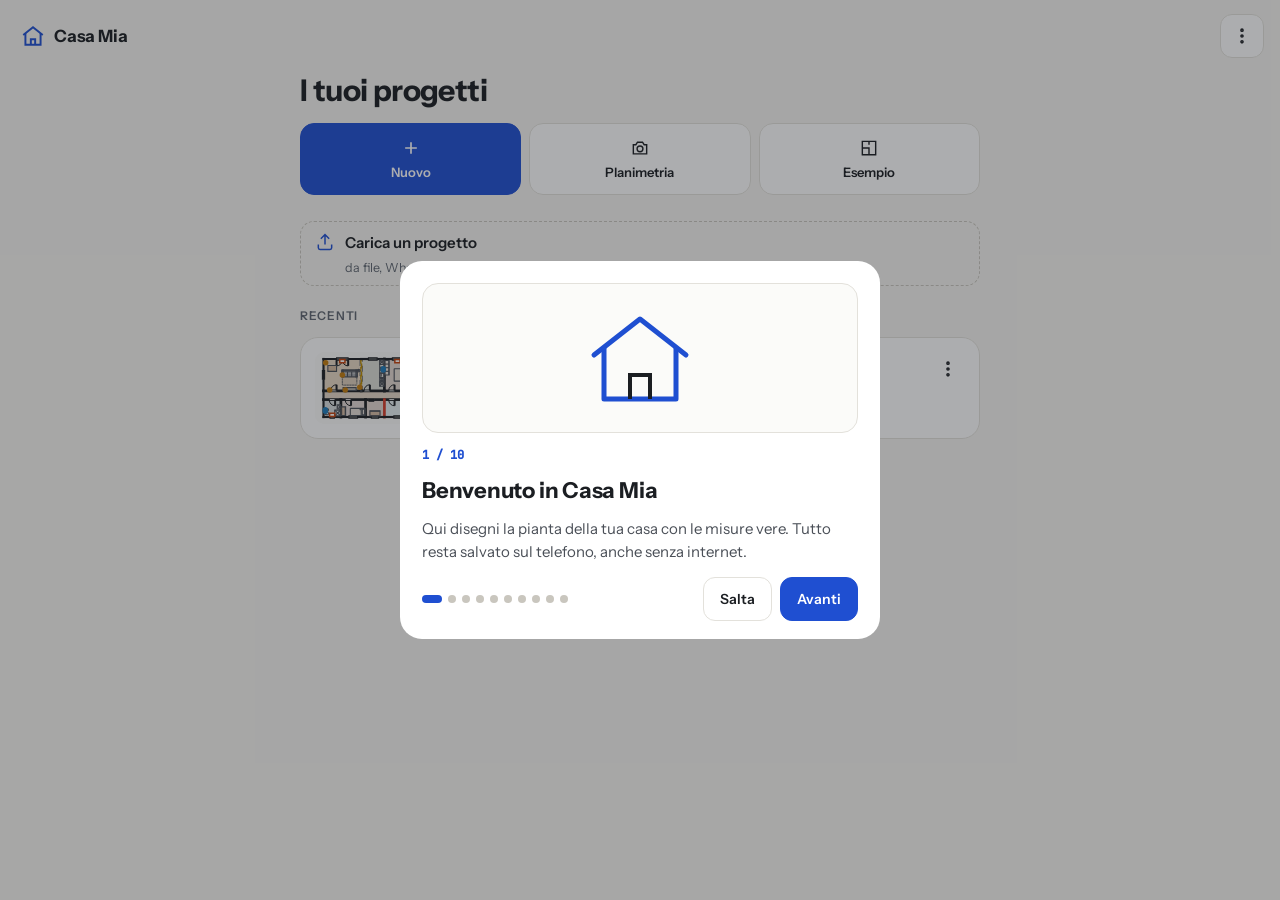
==== commit 510447aa: "deploy: c9ea6c75f3b466e39e4ef9bb3415bda9b96d3e94" ====
--- a/index.html
+++ b/index.html
@@ -140,8 +140,11 @@
 <script src="js/fiscal.js"></script>
 <script src="js/help.js"></script>
 <script src="js/style.js"></script>
+<script src="js/trim.js"></script>
 <script src="js/personal.js"></script>
 <script src="js/inspire.js"></script>
+<script src="js/photoai.js"></script>
+<script src="js/roomai.js"></script>
 <script src="js/tavole.js"></script>
 <script src="js/glb.js"></script>
 <script src="js/config.js"></script>
--- a/css/app.css
+++ b/css/app.css
@@ -541,3 +541,43 @@
 /* Pianta e 3D affiancati (schermi larghi) */
 #editor.split { grid-template-columns: minmax(0, 1fr) minmax(0, 1fr); grid-template-areas: "top top" "tools tools" "stage v3d" "summary summary" "tabs tabs"; }
 #editor.split .view3d-wrap { grid-area: v3d; border-left: 1px solid var(--line); }
+
+/* Foto del mobile (solo PC) */
+.photo-drop { display: flex; gap: 12px; align-items: center; border: 2px dashed var(--line-2); border-radius: 12px; padding: 10px; margin: 6px 0; background: var(--sheet); outline: none; }
+.photo-drop.over, .photo-drop:focus { border-color: var(--accent); background: #EEF2FD; }
+.photo-drop > img { width: 110px; height: 110px; object-fit: contain; background: #fff; border-radius: 8px; flex-shrink: 0; }
+.photo-drop .photo-ph { width: 110px; height: 110px; display: flex; align-items: center; justify-content: center; color: var(--muted); background: #fff; border-radius: 8px; flex-shrink: 0; }
+.photo-drop .photo-txt { display: flex; flex-direction: column; gap: 4px; min-width: 0; }
+.photo-drop .actions { margin-top: 4px; }
+.batch-drop { margin: 0 0 4px; }
+.batch-bar { height: 6px; border-radius: 6px; background: var(--sheet); overflow: hidden; margin: 8px 0; }
+.batch-bar i { display: block; height: 100%; width: 0; background: var(--accent); transition: width .3s; }
+.batch-list { display: flex; flex-direction: column; gap: 6px; max-height: 40vh; overflow-y: auto; }
+.batch-row { display: flex; gap: 8px; align-items: center; font-size: 13px; }
+.batch-row img { width: 44px; height: 44px; object-fit: contain; background: #fff; border-radius: 6px; border: 1px solid var(--line); }
+
+/* Colore su misura (RAL, NCS, da foto) */
+.swatch.more { display: inline-flex; align-items: center; justify-content: center; font: 700 10px var(--mono); color: var(--ink); background: conic-gradient(#e66 0 16%, #ec6 0 33%, #6c6 0 50%, #6cc 0 66%, #66e 0 83%, #c6c 0) !important; }
+.swatch.more span { background: rgba(255,255,255,0.88); border-radius: 6px; padding: 1px 3px; }
+.swatch.big { width: 44px; height: 44px; border-radius: 10px; display: inline-block; border: 1px solid var(--line); flex-shrink: 0; }
+.color-preview { display: flex; gap: 10px; align-items: center; min-height: 52px; margin-top: 10px; }
+.ral-grid { display: grid; grid-template-columns: repeat(auto-fill, minmax(150px, 1fr)); gap: 6px; max-height: 42vh; overflow-y: auto; margin-top: 6px; }
+.ral-grid .ral { display: flex; gap: 8px; align-items: center; border: 1px solid var(--line); background: var(--surface); border-radius: 10px; padding: 6px; font-size: 12.5px; text-align: left; cursor: pointer; }
+.ral-grid .ral .swatch { width: 28px; height: 28px; flex-shrink: 0; }
+.colordlg .seg { margin-bottom: 4px; }
+.swatch.more span { font-size: 10px; text-shadow: none; color: var(--ink); }
+
+/* Menu rotondo sull'oggetto selezionato */
+.radial { position: absolute; inset: 0; pointer-events: none; z-index: 4; }
+.radial.hidden { display: none; }
+.radial .rad { position: absolute; left: 0; top: 0; width: 44px; height: 44px; border-radius: 50%; border: 1px solid var(--line); background: #fff; color: var(--ink); box-shadow: 0 4px 14px rgba(27,30,34,0.18); display: flex; align-items: center; justify-content: center; pointer-events: auto; cursor: pointer; transition: transform .12s ease-out; }
+.radial .rad:hover { background: var(--sheet); }
+.radial .rad.ai { color: #6D3FD9; border-color: #B9A4F2; box-shadow: 0 0 0 3px rgba(109,63,217,0.15), 0 4px 14px rgba(27,30,34,0.18); }
+.radial .rad.danger { color: #C0392B; }
+
+/* Passeggiata: vai da stanza a stanza */
+.room-nav { position: absolute; right: 10px; bottom: 14px; left: 150px; display: flex; gap: 6px; overflow-x: auto; scrollbar-width: none; z-index: 5; justify-content: flex-end; }
+.room-nav::-webkit-scrollbar { display: none; }
+.room-nav.hidden { display: none; }
+.room-nav .chip { background: rgba(255,255,255,0.94); flex-shrink: 0; }
+.room-nav .chip.active { background: var(--accent); color: #fff; border-color: var(--accent); }
